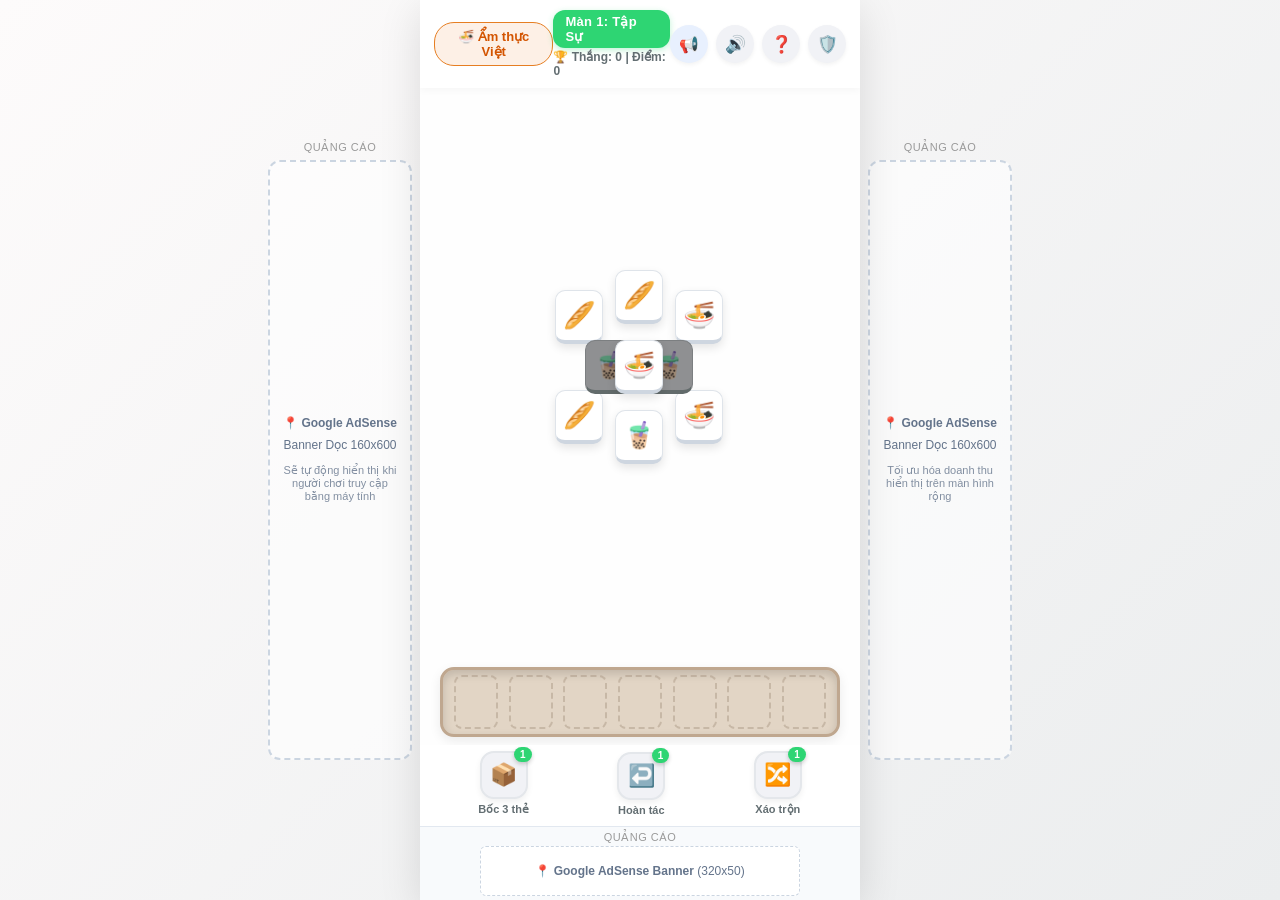
==== index.html @ 57db8e54 "Add first" ====
<!DOCTYPE html>
<html lang="vi">
<head>
    <meta charset="UTF-8">
    <meta name="viewport" content="width=device-width, initial-scale=1.0, maximum-scale=1.0, user-scalable=no">
    <title>Siêu Thử Thách Ghép Thẻ - Web Game Hấp Dẫn 2026</title>
    
    <!-- Meta SEO & Chia Sẻ Mạng Xã Hội -->
    <meta name="description" content="Trò chơi ghép thẻ 3 ô thử thách trí tuệ cực kỳ gây nghiện. Vượt qua Màn 1 dễ ợt và thử sức với Màn 2 chỉ 0.1% người chiến thắng!">
    <meta name="keywords" content="web game, cừu và cừu, sheep a sheep, game ghep the, game html5, game giai tri, mini game">
    <meta property="og:title" content="Siêu Thử Thách Ghép Thẻ - Liệu bạn có vượt qua nổi Màn 2?">
    <meta property="og:description" content="Trò chơi ghép 3 thẻ gây nghiện với nhiều chủ đề: Ẩm thực Việt, Thú cưng, Trái cây, Bánh ngọt. Chơi ngay miễn phí!">
    <meta property="og:type" content="website">

    <!-- CSS Liên kết -->
    <link rel="stylesheet" href="css/style.css">
    
    <!-- Mã kết nối Google AdSense chính thức của bạn (pub-7959926217130088) -->
    <script async src="https://pagead2.googlesyndication.com/pagead/js/adsbygoogle.js?client=ca-pub-7959926217130088" crossorigin="anonymous"></script>
</head>
<body>

    <div class="app-layout">
        <!-- Vị trí Quảng Cáo Banner Bên Trái (Dành cho Máy tính / Desktop) -->
        <aside class="desktop-side-ad left" aria-label="Quảng cáo">
            <span class="ad-label">Quảng cáo</span>
            <div class="ad-placeholder-box">
                <!-- Vị trí đặt mã Google AdSense Skyscraper (160x600) -->
                <!-- <ins class="adsbygoogle" style="display:inline-block;width:160px;height:600px" data-ad-client="ca-pub-..." data-ad-slot="..."></ins> -->
                <p>📍 <strong>Google AdSense</strong></p>
                <p style="margin-top: 8px;">Banner Dọc 160x600</p>
                <p style="margin-top: 12px; font-size: 11px; opacity: 0.8;">Sẽ tự động hiển thị khi người chơi truy cập bằng máy tính</p>
            </div>
        </aside>

        <!-- Khung Game Chính (Thiết kế tối ưu cho Điện Thoại & Màn Hình Dọc) -->
        <main class="game-container">
            <!-- Header trên cùng -->
            <header class="game-header">
                <div class="header-left">
                    <button id="btn-theme-modal" class="theme-pill-btn" title="Đổi chủ đề hình ảnh">
                        <span id="current-theme-name">🍜 Ẩm thực Việt</span>
                    </button>
                </div>

                <div class="header-center">
                    <div id="level-badge" class="level-badge level-1">Màn 1: Tập Sự</div>
                    <div class="header-stats">
                        🏆 Thắng: <span id="wins-display">0</span> | Điểm: <span id="score-display">0</span>
                    </div>
                </div>

                <div class="header-right">
                    <button id="btn-share-modal" class="btn-icon" title="Khoe chiến tích & Rủ bạn bè" style="background: #e8f0fe; color: #1a73e8; font-size: 16px;">📢</button>
                    <button id="btn-sound-toggle" class="btn-icon" title="Bật/Tắt âm thanh">🔊</button>
                    <button id="btn-help-modal" class="btn-icon" title="Hướng dẫn chơi">❓</button>
                    <button id="btn-privacy-modal" class="btn-icon" title="Chính sách bảo mật">🛡️</button>
                </div>
            </header>

            <!-- Vùng Chơi Game -->
            <section class="game-play-area">
                <!-- Bàn cờ các thẻ bài xếp tầng -->
                <div class="board-wrapper">
                    <div id="game-board"></div>
                </div>

                <!-- Bục chờ tạm thời (Khi dùng quyền Rút 3 thẻ) - Vuốt ngang khi có nhiều thẻ -->
                <div class="stash-wrapper" id="stash-wrapper" style="display: none;">
                    <div class="stash-hint-bar">
                        <span>📦 Bục chờ (<strong id="stash-count">0</strong> thẻ)</span>
                        <span id="stash-scroll-hint" style="color: #d35400; font-size: 11px;">👈 Vuốt ngang 👉</span>
                    </div>
                    <div class="stash-container" id="game-stash" title="Khu vực giữ thẻ tạm thời (Chạm vào thẻ để đưa lại khay)"></div>
                </div>

                <!-- Khay chứa 7 ô -->
                <div class="tray-wrapper">
                    <div class="game-tray" id="game-tray"></div>
                </div>

                <!-- Thanh Quyền Trợ Giúp (Gắn kèm lượt xem quảng cáo) -->
                <div class="powerups-bar">
                    <!-- Trợ giúp 1: Bốc 3 thẻ ra ngoài -->
                    <button id="btn-powerup-stash" class="powerup-btn" title="Chuyển 3 thẻ từ khay lên bục chờ">
                        <div class="powerup-icon-box">
                            <span>📦</span>
                            <span id="badge-stash" class="powerup-badge free-badge">1</span>
                        </div>
                        <span class="powerup-label">Bốc 3 thẻ</span>
                    </button>

                    <!-- Trợ giúp 2: Hoàn tác 1 bước -->
                    <button id="btn-powerup-undo" class="powerup-btn" title="Hoàn tác thẻ vừa bấm nhầm">
                        <div class="powerup-icon-box">
                            <span>↩️</span>
                            <span id="badge-undo" class="powerup-badge free-badge">1</span>
                        </div>
                        <span class="powerup-label">Hoàn tác</span>
                    </button>

                    <!-- Trợ giúp 3: Xáo trộn toàn bộ thẻ -->
                    <button id="btn-powerup-shuffle" class="powerup-btn" title="Đảo ngẫu nhiên các thẻ còn lại">
                        <div class="powerup-icon-box">
                            <span>🔀</span>
                            <span id="badge-shuffle" class="powerup-badge free-badge">1</span>
                        </div>
                        <span class="powerup-label">Xáo trộn</span>
                    </button>
                </div>

                <!-- Vùng Banner Quảng Cáo Chân Trang (Chuẩn Mobile 320x50) -->
                <div class="mobile-ad-banner" aria-label="Quảng cáo">
                    <span class="ad-label">Quảng cáo</span>
                    <div class="banner-ad-box">
                        <!-- Vị trí đặt mã Google AdSense Mobile Banner (320x50 hoặc Responsive) -->
                        <!-- <ins class="adsbygoogle" style="display:inline-block;width:320px;height:50px" data-ad-client="ca-pub-..." data-ad-slot="..."></ins> -->
                        <span>📍 <strong>Google AdSense Banner</strong> (320x50)</span>
                    </div>
                </div>
            </section>
        </main>

        <!-- Vị trí Quảng Cáo Banner Bên Phải (Dành cho Máy tính / Desktop) -->
        <aside class="desktop-side-ad right" aria-label="Quảng cáo">
            <span class="ad-label">Quảng cáo</span>
            <div class="ad-placeholder-box">
                <!-- Vị trí đặt mã Google AdSense Skyscraper (160x600) -->
                <p>📍 <strong>Google AdSense</strong></p>
                <p style="margin-top: 8px;">Banner Dọc 160x600</p>
                <p style="margin-top: 12px; font-size: 11px; opacity: 0.8;">Tối ưu hóa doanh thu hiển thị trên màn hình rộng</p>
            </div>
        </aside>
    </div>

    <!-- ==================== CÁC MODAL HỆ THỐNG ==================== -->

    <!-- 1. Modal Chọn Chủ Đề (Themes) -->
    <div id="theme-modal" class="modal-backdrop hidden">
        <div class="modal-card">
            <div class="modal-header">
                <h3>🎨 Chọn Chủ Đề Yêu Thích</h3>
                <button class="modal-close-btn">&times;</button>
            </div>
            <div class="modal-body">
                <div class="theme-options-list" id="theme-options-list"></div>
            </div>
        </div>
    </div>

    <!-- 2. Modal Hướng Dẫn Chơi -->
    <div id="help-modal" class="modal-backdrop hidden">
        <div class="modal-card">
            <div class="modal-header">
                <h3>📖 Hướng Dẫn Chơi</h3>
                <button class="modal-close-btn">&times;</button>
            </div>
            <div class="modal-body" style="font-size: 14px; line-height: 1.6; color: #4b6584;">
                <p><strong>1. Mục tiêu:</strong> Ăn hết toàn bộ các thẻ bài trên bàn cờ.</p>
                <p style="margin-top: 8px;"><strong>2. Quy tắc chọn thẻ:</strong> Bạn chỉ có thể bấm vào những thẻ nằm ở lớp trên cùng (thẻ sáng rõ). Thẻ bị đè mờ bên dưới sẽ mở khóa khi thẻ trên nó được giải phóng.</p>
                <p style="margin-top: 8px;"><strong>3. Ghép 3 (Match-3):</strong> Mỗi khi trong khay 7 ô có đủ <strong>3 thẻ giống nhau</strong>, chúng sẽ tự động nổ biến mất và giải phóng chỗ trống.</p>
                <p style="margin-top: 8px;"><strong>4. Thua cuộc:</strong> Nếu khay bị đầy cả 7 ô mà không có bộ 3 nào để triệt tiêu, bạn sẽ thua!</p>
                <p style="margin-top: 8px;"><strong>5. Quyền trợ giúp:</strong> Đừng quên tận dụng 3 quyền năng: Bốc 3 thẻ ra ngoài, Hoàn tác bước nhầm và Xáo trộn bài!</p>
            </div>
            <div class="modal-footer">
                <button class="btn-primary modal-close-btn" style="width: 100%;">Đã Hiểu, Chiến Thôi! 🔥</button>
            </div>
        </div>
    </div>

    <!-- 3. Modal Chính Sách Bảo Mật (Chuẩn điều kiện Google AdSense) -->
    <div id="privacy-modal" class="modal-backdrop hidden">
        <div class="modal-card">
            <div class="modal-header">
                <h3>🛡️ Chính Sách & Điều Khoản</h3>
                <button class="modal-close-btn">&times;</button>
            </div>
            <div class="modal-body" style="font-size: 13px; line-height: 1.6; color: #4b6584;">
                <h4 style="color: #2c3e50; margin-bottom: 6px;">Chính Sách Quyền Riêng Tư (Privacy Policy)</h4>
                <p>Website này tôn trọng quyền riêng tư của người dùng. Trò chơi không thu thập thông tin cá nhân danh tính của bạn. Dữ liệu kỷ lục điểm số và chủ đề được lưu trữ hoàn toàn nội bộ trên trình duyệt của bạn (LocalStorage).</p>
                <h4 style="color: #2c3e50; margin: 12px 0 6px;">Quảng Cáo Google AdSense</h4>
                <p>Trang web này sử dụng dịch vụ quảng cáo của bên thứ ba bao gồm Google AdSense. Google sử dụng cookie để phân phối quảng cáo dựa trên các lượt truy cập trước đó của người dùng vào trang web này hoặc các trang web khác trên Internet.</p>
            </div>
            <div class="modal-footer">
                <button class="btn-secondary modal-close-btn" style="width: 100%;">Đóng</button>
            </div>
        </div>
    </div>

    <!-- 4. Modal Thua Cuộc (Game Over) -->
    <div id="game-over-modal" class="modal-backdrop hidden">
        <div class="modal-card" style="text-align: center;">
            <div class="modal-body" style="padding-top: 30px;">
                <div style="font-size: 58px; margin-bottom: 10px;">😭</div>
                <h2 style="font-size: 22px; color: #eb3b5a; margin-bottom: 8px;">Khay Đã Bị Đầy!</h2>
                <p style="font-size: 14px; color: #778ca3; margin-bottom: 20px;">
                    Chỉ còn một chút nữa thôi là thắng rồi! Bạn có muốn hồi sinh để tiếp tục không?
                </p>
                <div style="display: flex; flex-direction: column; gap: 10px;">
                    <button id="btn-revive-game" class="btn-primary" style="background: linear-gradient(135deg, #20bf6b 0%, #0fb9b1 100%);">
                        💖 Hồi Sinh Ngay (Xem Ads)
                    </button>
                    <button id="btn-share-gameover" class="btn-secondary" style="border: 1.5px dashed #4b6584; font-weight: 700; color: #2d3436;">
                        📢 Rủ Bạn Bè Vào "Cứu Bàn"
                    </button>
                    <button id="btn-restart-game" class="btn-secondary">
                        🔄 Chơi Lại Ván Mới
                    </button>
                </div>
            </div>
        </div>
    </div>

    <!-- 5. Modal Chiến Thắng (Victory) -->
    <div id="win-modal" class="modal-backdrop hidden">
        <div class="modal-card" style="text-align: center;">
            <div class="modal-body" style="padding-top: 30px;">
                <div style="font-size: 64px; margin-bottom: 12px;">🏆</div>
                <h2 id="win-title" style="font-size: 22px; color: #20bf6b; margin-bottom: 8px;">CHIẾN THẮNG!</h2>
                <p id="win-desc" style="font-size: 14px; color: #778ca3; margin-bottom: 24px;">
                    Bạn đã xuất sắc vượt qua màn chơi!
                </p>
                <div style="display: flex; flex-direction: column; gap: 10px;">
                    <button id="btn-share-win" class="btn-primary" style="background: linear-gradient(135deg, #1877F2 0%, #0068FF 100%);">
                        📢 Khoe Chiến Tích & Thách Bạn Bè 🚀
                    </button>
                    <button id="btn-next-level" class="btn-primary">
                        🚀 Khiêu Chiến Màn 2 (Địa Ngục)
                    </button>
                    <button id="btn-replay-win" class="btn-secondary">
                        🔄 Chơi Lại Từ Màn 1
                    </button>
                </div>
            </div>
        </div>
    </div>

    <!-- 6. Modal Giả Lập Quảng Cáo Nhận Thưởng (Rewarded Ad Simulator) -->
    <div id="rewarded-ad-modal" class="modal-backdrop hidden">
        <div class="modal-card">
            <div class="modal-header">
                <h3 id="ad-reward-title" style="font-size: 15px;">Xem quảng cáo để nhận thưởng</h3>
                <div style="display: flex; align-items: center; gap: 8px;">
                    <span class="ad-label" style="background: #fed330; color: #000; padding: 2px 6px; border-radius: 4px;">Ads</span>
                    <button id="ad-cancel-btn" class="modal-close-btn" title="Bỏ qua quảng cáo">&times;</button>
                </div>
            </div>
            <div class="modal-body">
                <div class="ad-sim-content">
                    <div class="ad-video-mock">
                        <div class="ad-timer-pill" id="ad-timer">5s</div>
                        <div style="font-size: 44px; margin-bottom: 6px;">🎬</div>
                        <p style="font-size: 14px; font-weight: 600;">Google AdSense / H5 Video Ad</p>
                        <p style="font-size: 12px; opacity: 0.7; margin-top: 4px;">(Đang phát video tài trợ...)</p>
                    </div>
                    <div class="ad-progress-wrapper">
                        <div class="ad-progress-bar" id="ad-progress-bar"></div>
                    </div>
                </div>
            </div>
            <div class="modal-footer">
                <button id="ad-claim-btn" class="btn-primary" style="width: 100%;" disabled>
                    Đang phát quảng cáo...
                </button>
            </div>
        </div>
    </div>

    <!-- 7. Modal Khoe Chiến Tích & Chia Sẻ Mạng Xã Hội -->
    <div id="share-modal" class="modal-backdrop hidden">
        <div class="modal-card">
            <div class="modal-header">
                <h3>🏆 Khoe Chiến Tích & Rủ Bạn Bè</h3>
                <button class="modal-close-btn">&times;</button>
            </div>
            <div class="modal-body">
                <!-- Thẻ Chiến Tích Tự Hào -->
                <div class="share-trophy-card">
                    <div class="trophy-badge" id="share-trophy-icon">👑</div>
                    <h4 id="share-card-title">Siêu Ghép Thẻ 2026</h4>
                    <p id="share-card-subtitle" style="font-size: 12px; color: #636e72; margin: 4px 0 10px;">Thách thức chỉ 0.1% người vượt qua Màn 2!</p>
                    <div class="share-stats-grid">
                        <div class="stat-item">
                            <span class="stat-label">Cấp Độ</span>
                            <strong class="stat-value" id="share-stat-level">Màn 1</strong>
                        </div>
                        <div class="stat-item">
                            <span class="stat-label">Điểm Số</span>
                            <strong class="stat-value" id="share-stat-score">0</strong>
                        </div>
                        <div class="stat-item">
                            <span class="stat-label">Tổng Thắng</span>
                            <strong class="stat-value" id="share-stat-wins">0</strong>
                        </div>
                    </div>
                </div>

                <!-- Lời thách đấu mẫu -->
                <div class="share-quote-box">
                    <p id="share-quote-text" style="font-size: 13px; line-height: 1.5; color: #2d3436; font-style: italic;"></p>
                </div>

                <!-- Nhóm các nút chia sẻ -->
                <div class="share-buttons-group">
                    <!-- Nút mở menu chia sẻ của điện thoại (Zalo, Tin nhắn, TikTok...) -->
                    <button id="btn-native-share" class="share-social-btn native-share-btn">
                        <span>📲 Gửi Cho Bạn Bè (Zalo, Messenger, TikTok...)</span>
                    </button>

                    <div class="social-row">
                        <button id="btn-share-facebook" class="share-social-btn fb-btn">
                            <span>📘 Facebook</span>
                        </button>
                        <button id="btn-share-zalo" class="share-social-btn zalo-btn">
                            <span>💬 Zalo</span>
                        </button>
                    </div>

                    <!-- Nút Sao Chép Link & Lời Mời -->
                    <button id="btn-copy-link" class="share-social-btn copy-btn">
                        <span>📋 Sao Chép Lời Thách Đấu & Link</span>
                    </button>
                </div>
            </div>
        </div>
    </div>

    <!-- Canvas bắn pháo hoa chúc mừng -->
    <canvas id="confetti-canvas"></canvas>

    <!-- Các file kịch bản JS -->
    <script src="js/audio.js"></script>
    <script src="js/themes.js"></script>
    <script src="js/ads.js"></script>
    <script src="js/game.js"></script>
</body>
</html>
---- css/style.css ----
:root {
    --primary-color: #e67e22;
    --accent-color: #d35400;
    --bg-surface: #ffffff;
    --text-main: #2d3436;
    --text-muted: #636e72;
    --tray-bg: #e2d5c5;
    --slot-border: #bfa78f;
    --card-shadow: 0 4px 12px rgba(0, 0, 0, 0.08);
    --tile-w: 48px;
    --tile-h: 54px;
}

* {
    margin: 0;
    padding: 0;
    box-sizing: border-box;
    user-select: none;
    -webkit-user-select: none;
    -webkit-tap-highlight-color: transparent;
    font-family: 'Segoe UI', -apple-system, BlinkMacSystemFont, Roboto, Helvetica, Arial, sans-serif;
}

body {
    background: linear-gradient(135deg, #fdfbfb 0%, #ebedee 100%);
    min-height: 100vh;
    min-height: 100dvh;
    display: flex;
    justify-content: center;
    align-items: center;
    overflow-x: hidden;
    color: var(--text-main);
}

/* Bố cục trang bao gồm khu vực Game và Banner quảng cáo 2 bên trên máy tính */
.app-layout {
    display: flex;
    justify-content: center;
    align-items: stretch;
    width: 100%;
    max-width: 1200px;
    min-height: 100vh;
    position: relative;
}

/* Khung quảng cáo hai bên dành riêng cho Desktop (Skyscraper Ads) */
.desktop-side-ad {
    display: none;
    width: 160px;
    padding: 20px 8px;
    flex-direction: column;
    align-items: center;
    justify-content: center;
}

.ad-label {
    font-size: 11px;
    color: #999;
    text-transform: uppercase;
    letter-spacing: 0.5px;
    margin-bottom: 6px;
}

.ad-placeholder-box {
    width: 100%;
    height: 600px;
    border: 2px dashed #cbd5e1;
    border-radius: 12px;
    background: rgba(255, 255, 255, 0.6);
    display: flex;
    flex-direction: column;
    align-items: center;
    justify-content: center;
    padding: 12px;
    text-align: center;
    font-size: 12px;
    color: #64748b;
}

@media (min-width: 900px) {
    .desktop-side-ad {
        display: flex;
    }
}

/* Khung ứng dụng chính (Chuẩn Mobile First) */
.game-container {
    width: 100%;
    max-width: 440px;
    height: 100vh;
    height: 100dvh;
    background: rgba(255, 255, 255, 0.92);
    box-shadow: 0 10px 40px rgba(0, 0, 0, 0.12);
    display: flex;
    flex-direction: column;
    position: relative;
    overflow: hidden;
}

/* Thanh điều hướng trên cùng (Header) */
.game-header {
    display: flex;
    justify-content: space-between;
    align-items: center;
    padding: 10px 14px;
    background: #ffffff;
    box-shadow: 0 2px 8px rgba(0, 0, 0, 0.04);
    z-index: 50;
}

.header-left, .header-right {
    display: flex;
    align-items: center;
    gap: 8px;
}

.btn-icon {
    background: #f1f2f6;
    border: none;
    width: 38px;
    height: 38px;
    border-radius: 50%;
    font-size: 17px;
    cursor: pointer;
    display: flex;
    align-items: center;
    justify-content: center;
    transition: all 0.2s ease;
    box-shadow: 0 2px 4px rgba(0, 0, 0, 0.05);
}

.btn-icon:hover {
    transform: scale(1.08);
    background: #e4e7eb;
}

.btn-icon:active {
    transform: scale(0.95);
}

.theme-pill-btn {
    display: flex;
    align-items: center;
    gap: 6px;
    background: #fdf0e6;
    border: 1px solid var(--primary-color);
    color: var(--accent-color);
    padding: 6px 12px;
    border-radius: 20px;
    font-size: 13px;
    font-weight: 600;
    cursor: pointer;
    transition: all 0.2s;
}

.theme-pill-btn:hover {
    background: var(--primary-color);
    color: #fff;
}

.header-center {
    display: flex;
    flex-direction: column;
    align-items: center;
}

.level-badge {
    padding: 4px 12px;
    border-radius: 12px;
    font-size: 13px;
    font-weight: 700;
    color: #fff;
    background: #2ed573;
    letter-spacing: 0.3px;
    box-shadow: 0 2px 6px rgba(46, 213, 115, 0.3);
}

.level-badge.level-2 {
    background: #ff4757;
    box-shadow: 0 2px 6px rgba(255, 71, 87, 0.3);
    animation: flame-pulse 2s infinite;
}

@keyframes flame-pulse {
    0%, 100% { transform: scale(1); }
    50% { transform: scale(1.05); }
}

.header-stats {
    font-size: 12px;
    color: var(--text-muted);
    font-weight: 600;
    margin-top: 2px;
}

/* Bàn chơi (Game Board Area) */
.game-play-area {
    flex: 1;
    display: flex;
    flex-direction: column;
    position: relative;
    overflow: hidden;
}

.board-wrapper {
    flex: 1;
    position: relative;
    width: 100%;
    margin: 0 auto;
    overflow: hidden;
    min-height: 340px;
}

#game-board {
    position: relative;
    width: 100%;
    height: 100%;
    min-height: 340px;
}

/* Các thẻ bài xếp tầng */
.game-tile {
    position: absolute;
    width: var(--tile-w);
    height: var(--tile-h);
    transition: transform 0.12s ease, opacity 0.15s ease, filter 0.15s ease;
    cursor: pointer;
}

.tile-inner {
    width: 100%;
    height: 100%;
    background: #ffffff;
    border-radius: 10px;
    border: 1px solid #dfe4ea;
    border-bottom: 4px solid #ced6e0;
    display: flex;
    align-items: center;
    justify-content: center;
    font-size: 26px;
    box-shadow: 0 4px 10px rgba(0, 0, 0, 0.1);
    position: relative;
    transition: all 0.15s ease;
}

/* Thẻ bài sáng - Được phép bấm */
.game-tile.free .tile-inner {
    background: #ffffff;
    cursor: pointer;
}

.game-tile.free:hover .tile-inner {
    transform: translateY(-3px);
    box-shadow: 0 8px 16px rgba(0, 0, 0, 0.15);
    border-color: var(--primary-color);
}

/* Thẻ bài tối - Bị thẻ khác đè lên */
.game-tile.blocked {
    filter: brightness(0.65) saturate(0.8);
    cursor: not-allowed;
}

.game-tile.blocked .tile-inner {
    background: #dcdde1;
    border-color: #bdc3c7;
    border-bottom: 4px solid #95a5a6;
    box-shadow: none;
}

/* Rung khi bấm thẻ bị chặn */
.game-tile.shake {
    animation: shake-anim 0.28s ease;
}

@keyframes shake-anim {
    0%, 100% { transform: translateX(0); }
    20%, 60% { transform: translateX(-6px); }
    40%, 80% { transform: translateX(6px); }
}

/* Bục chờ tạm thời (Stash Area) - Hỗ trợ vuốt ngang khi có nhiều thẻ */
.stash-wrapper {
    width: 100%;
    padding: 0 14px 4px 14px;
    display: flex;
    flex-direction: column;
    align-items: center;
    position: relative;
    z-index: 10;
}

.stash-hint-bar {
    width: 100%;
    max-width: 400px;
    display: flex;
    justify-content: space-between;
    align-items: center;
    font-size: 11px;
    font-weight: 700;
    color: #b7791f;
    padding: 0 4px 3px 4px;
}

.stash-container {
    width: 100%;
    max-width: 400px;
    min-height: 60px;
    display: flex;
    align-items: center;
    gap: 8px;
    padding: 4px 8px;
    background: #fffdf5;
    border: 2px dashed #f6e05e;
    border-radius: 14px;
    box-shadow: inset 0 2px 6px rgba(0, 0, 0, 0.05);
    overflow-x: auto;
    overflow-y: hidden;
    -webkit-overflow-scrolling: touch;
    scrollbar-width: thin;
    scroll-behavior: smooth;
    justify-content: flex-start;
}

/* Thanh cuộn ngang tinh tế */
.stash-container::-webkit-scrollbar {
    height: 5px;
}

.stash-container::-webkit-scrollbar-track {
    background: rgba(0, 0, 0, 0.04);
    border-radius: 4px;
}

.stash-container::-webkit-scrollbar-thumb {
    background: #ecc94b;
    border-radius: 4px;
}

.game-tile.in-stash {
    position: relative;
    width: 44px;
    height: 50px;
    flex-shrink: 0; /* Đảm bảo không bao giờ bị bẹp dúm khi có nhiều thẻ */
    cursor: pointer;
    transition: transform 0.15s ease;
}

.game-tile.in-stash:hover {
    transform: translateY(-2px) scale(1.05);
}

.game-tile.in-stash .tile-inner {
    font-size: 24px;
    border-color: #f6e05e;
    border-bottom: 3px solid #d69e2e;
    background: #ffffff;
    box-shadow: 0 3px 6px rgba(0, 0, 0, 0.08);
}

/* Khay chứa 7 ô (The 7-Slot Tray) */
.tray-wrapper {
    padding: 0 14px 8px 14px;
    display: flex;
    justify-content: center;
}

.game-tray {
    width: 100%;
    max-width: 400px;
    height: 70px;
    background: var(--tray-bg);
    border: 3px solid var(--slot-border);
    border-radius: 14px;
    display: flex;
    align-items: center;
    justify-content: space-around;
    padding: 4px 6px;
    box-shadow: inset 0 4px 10px rgba(0, 0, 0, 0.15), 0 4px 12px rgba(0, 0, 0, 0.08);
}

.tray-slot {
    width: 44px;
    height: 54px;
    border: 2px dashed rgba(160, 140, 120, 0.4);
    border-radius: 8px;
    display: flex;
    align-items: center;
    justify-content: center;
    position: relative;
}

.game-tile.in-tray {
    position: relative;
    width: 44px;
    height: 52px;
}

.game-tile.in-tray .tile-inner {
    font-size: 24px;
    border-radius: 8px;
    border-bottom: 3px solid #b2bec3;
}

/* Hiệu ứng nổ giải phóng khi gom đủ 3 thẻ */
.match-explode {
    animation: match-boom 0.25s forwards cubic-bezier(0.175, 0.885, 0.32, 1.275);
}

@keyframes match-boom {
    0% { transform: scale(1); filter: brightness(1); }
    50% { transform: scale(1.35); filter: brightness(1.6) drop-shadow(0 0 10px #f1c40f); }
    100% { transform: scale(0); opacity: 0; }
}

/* Thanh Quyền Trợ Giúp (Power-ups Bar) */
.powerups-bar {
    display: flex;
    justify-content: space-around;
    align-items: center;
    padding: 6px 14px 10px 14px;
    background: #ffffff;
}

.powerup-btn {
    display: flex;
    flex-direction: column;
    align-items: center;
    background: none;
    border: none;
    cursor: pointer;
    position: relative;
    transition: transform 0.15s ease;
}

.powerup-btn:active {
    transform: scale(0.92);
}

.powerup-icon-box {
    width: 48px;
    height: 48px;
    border-radius: 14px;
    background: #f1f2f6;
    border: 2px solid #e4e7eb;
    display: flex;
    align-items: center;
    justify-content: center;
    font-size: 22px;
    box-shadow: 0 3px 6px rgba(0, 0, 0, 0.06);
    position: relative;
    transition: all 0.2s ease;
}

.powerup-btn:hover .powerup-icon-box {
    border-color: var(--primary-color);
    background: #fff8f0;
}

.powerup-label {
    font-size: 11px;
    font-weight: 600;
    color: var(--text-muted);
    margin-top: 4px;
}

.powerup-badge {
    position: absolute;
    top: -6px;
    right: -6px;
    font-size: 10px;
    font-weight: 700;
    padding: 2px 6px;
    border-radius: 10px;
    color: #fff;
    box-shadow: 0 2px 4px rgba(0, 0, 0, 0.2);
}

.free-badge {
    background: #2ed573;
}

.ad-badge {
    background: #ff4757;
    animation: pulse-soft 1.5s infinite;
}

@keyframes pulse-soft {
    0%, 100% { transform: scale(1); }
    50% { transform: scale(1.1); }
}

/* Vùng Banner Quảng Cáo Chân Trang (Dành cho Mobile & Tablet) */
.mobile-ad-banner {
    width: 100%;
    background: #f8fafc;
    border-top: 1px solid #e2e8f0;
    padding: 4px 6px;
    display: flex;
    flex-direction: column;
    align-items: center;
    justify-content: center;
    min-height: 58px;
}

.mobile-ad-banner .ad-label {
    margin-bottom: 2px;
}

.banner-ad-box {
    width: 320px;
    max-width: 100%;
    height: 50px;
    background: #ffffff;
    border: 1px dashed #cbd5e1;
    border-radius: 6px;
    display: flex;
    align-items: center;
    justify-content: center;
    font-size: 12px;
    color: #64748b;
    text-align: center;
}

/* Modals & Dialogs */
.modal-backdrop {
    position: fixed;
    top: 0;
    left: 0;
    width: 100vw;
    height: 100vh;
    background: rgba(0, 0, 0, 0.55);
    backdrop-filter: blur(5px);
    -webkit-backdrop-filter: blur(5px);
    display: flex;
    align-items: center;
    justify-content: center;
    z-index: 1000;
    padding: 16px;
    transition: opacity 0.2s ease;
}

.modal-backdrop.hidden {
    display: none;
}

.modal-card {
    background: #ffffff;
    width: 100%;
    max-width: 380px;
    border-radius: 20px;
    box-shadow: 0 20px 40px rgba(0, 0, 0, 0.25);
    overflow: hidden;
    animation: modal-enter 0.25s cubic-bezier(0.175, 0.885, 0.32, 1.275);
}

@keyframes modal-enter {
    from { transform: scale(0.85); opacity: 0; }
    to { transform: scale(1); opacity: 1; }
}

.modal-header {
    display: flex;
    justify-content: space-between;
    align-items: center;
    padding: 16px 20px;
    border-bottom: 1px solid #f1f2f6;
}

.modal-header h3 {
    font-size: 18px;
    font-weight: 700;
    color: var(--text-main);
}

.modal-close-btn {
    background: none;
    border: none;
    font-size: 24px;
    cursor: pointer;
    color: #a4b0be;
    line-height: 1;
}

.modal-close-btn:hover {
    color: #2f3542;
}

.modal-body {
    padding: 20px;
    max-height: 65vh;
    overflow-y: auto;
}

.modal-footer {
    padding: 12px 20px 20px;
    display: flex;
    flex-direction: column;
    gap: 10px;
}

/* Danh sách chọn chủ đề */
.theme-options-list {
    display: flex;
    flex-direction: column;
    gap: 12px;
}

.theme-option-card {
    display: flex;
    align-items: center;
    padding: 12px;
    background: #f8fafc;
    border: 2px solid #e2e8f0;
    border-radius: 14px;
    cursor: pointer;
    transition: all 0.2s;
}

.theme-option-card:hover {
    border-color: var(--primary-color);
    background: #fff8f0;
}

.theme-option-card.active {
    border-color: var(--primary-color);
    background: #fdf2e9;
}

.theme-card-icon {
    font-size: 32px;
    margin-right: 14px;
}

.theme-card-info h4 {
    font-size: 15px;
    font-weight: 700;
    margin-bottom: 2px;
}

.theme-card-info p {
    font-size: 12px;
    color: var(--text-muted);
    margin-bottom: 4px;
}

.theme-card-preview {
    font-size: 16px;
}

/* Các nút bấm hành động (Buttons) */
.btn-primary {
    background: linear-gradient(135deg, var(--primary-color) 0%, var(--accent-color) 100%);
    color: #fff;
    border: none;
    padding: 14px 20px;
    border-radius: 14px;
    font-size: 16px;
    font-weight: 700;
    cursor: pointer;
    box-shadow: 0 4px 12px rgba(230, 126, 34, 0.35);
    transition: transform 0.15s, box-shadow 0.15s;
    text-align: center;
}

.btn-primary:active {
    transform: scale(0.97);
}

.btn-secondary {
    background: #f1f2f6;
    color: var(--text-main);
    border: none;
    padding: 12px 20px;
    border-radius: 14px;
    font-size: 15px;
    font-weight: 600;
    cursor: pointer;
    transition: background 0.2s;
    text-align: center;
}

.btn-secondary:hover {
    background: #e4e7eb;
}

/* Giao diện Quảng Cáo Giả Lập Đếm Ngược */
.ad-sim-content {
    display: flex;
    flex-direction: column;
    align-items: center;
    text-align: center;
    padding: 10px 0;
}

.ad-video-mock {
    width: 100%;
    height: 180px;
    background: linear-gradient(135deg, #1e293b 0%, #0f172a 100%);
    border-radius: 12px;
    display: flex;
    flex-direction: column;
    align-items: center;
    justify-content: center;
    color: #fff;
    position: relative;
    overflow: hidden;
    margin: 12px 0;
}

.ad-timer-pill {
    position: absolute;
    top: 10px;
    right: 10px;
    background: rgba(0, 0, 0, 0.65);
    padding: 4px 10px;
    border-radius: 20px;
    font-size: 12px;
    font-weight: 700;
}

.ad-progress-wrapper {
    width: 100%;
    height: 6px;
    background: #e2e8f0;
    border-radius: 3px;
    overflow: hidden;
    margin-top: 10px;
}

.ad-progress-bar {
    width: 0%;
    height: 100%;
    background: #2ed573;
    transition: width 0.1s linear;
}

/* Toast Thông Báo Nhẹ */
.toast {
    position: fixed;
    top: 24px;
    left: 50%;
    transform: translateX(-50%) translateY(-30px);
    background: rgba(33, 37, 41, 0.95);
    color: #fff;
    padding: 10px 20px;
    border-radius: 25px;
    font-size: 14px;
    font-weight: 600;
    box-shadow: 0 4px 14px rgba(0, 0, 0, 0.2);
    opacity: 0;
    pointer-events: none;
    transition: all 0.25s cubic-bezier(0.175, 0.885, 0.32, 1.275);
    z-index: 2000;
}

.toast.show {
    opacity: 1;
    transform: translateX(-50%) translateY(0);
}

/* Canvas pháo hoa */
#confetti-canvas {
    position: fixed;
    top: 0;
    left: 0;
    width: 100vw;
    height: 100vh;
    pointer-events: none;
    z-index: 9999;
}

/* =========================================
   Giao diện Khoe Chiến Tích & Chia Sẻ Mạng Xã Hội
   ========================================= */
.share-trophy-card {
    background: linear-gradient(135deg, #fdfbfb 0%, #f4f6f9 100%);
    border: 2px solid #e2e8f0;
    border-radius: 16px;
    padding: 16px;
    text-align: center;
    box-shadow: 0 4px 14px rgba(0, 0, 0, 0.05);
    margin-bottom: 12px;
}

.trophy-badge {
    font-size: 40px;
    margin-bottom: 4px;
    animation: bounce-trophy 2s infinite ease-in-out;
}

@keyframes bounce-trophy {
    0%, 100% { transform: translateY(0); }
    50% { transform: translateY(-6px); }
}

.share-trophy-card h4 {
    font-size: 17px;
    font-weight: 800;
    color: var(--text-main);
}

.share-stats-grid {
    display: flex;
    justify-content: space-around;
    background: #ffffff;
    border-radius: 12px;
    padding: 10px;
    margin-top: 8px;
    border: 1px solid #edf2f7;
}

.stat-item {
    display: flex;
    flex-direction: column;
    align-items: center;
}

.stat-label {
    font-size: 11px;
    color: var(--text-muted);
    font-weight: 600;
    text-transform: uppercase;
}

.stat-value {
    font-size: 18px;
    font-weight: 800;
    color: var(--accent-color);
    margin-top: 2px;
}

.share-quote-box {
    background: #fff8e1;
    border-left: 4px solid #ffb300;
    padding: 10px 12px;
    border-radius: 6px;
    margin-bottom: 16px;
}

.share-buttons-group {
    display: flex;
    flex-direction: column;
    gap: 10px;
}

.share-social-btn {
    display: flex;
    align-items: center;
    justify-content: center;
    gap: 8px;
    border: none;
    border-radius: 12px;
    padding: 12px 16px;
    font-size: 14px;
    font-weight: 700;
    cursor: pointer;
    transition: all 0.2s ease;
    box-shadow: 0 3px 8px rgba(0, 0, 0, 0.08);
}

.share-social-btn:active {
    transform: scale(0.97);
}

.native-share-btn {
    background: linear-gradient(135deg, #00b894 0%, #00cec9 100%);
    color: #ffffff;
    font-size: 15px;
    padding: 14px 16px;
    box-shadow: 0 4px 14px rgba(0, 184, 148, 0.3);
}

.social-row {
    display: flex;
    gap: 10px;
}

.social-row .share-social-btn {
    flex: 1;
}

.fb-btn {
    background: #1877f2;
    color: #ffffff;
}

.fb-btn:hover {
    background: #1465d2;
}

.zalo-btn {
    background: #0068ff;
    color: #ffffff;
}

.zalo-btn:hover {
    background: #0056d6;
}

.copy-btn {
    background: #f1f2f6;
    color: var(--text-main);
    border: 1px solid #dcdde1;
}

.copy-btn:hover {
    background: #e4e7eb;
}
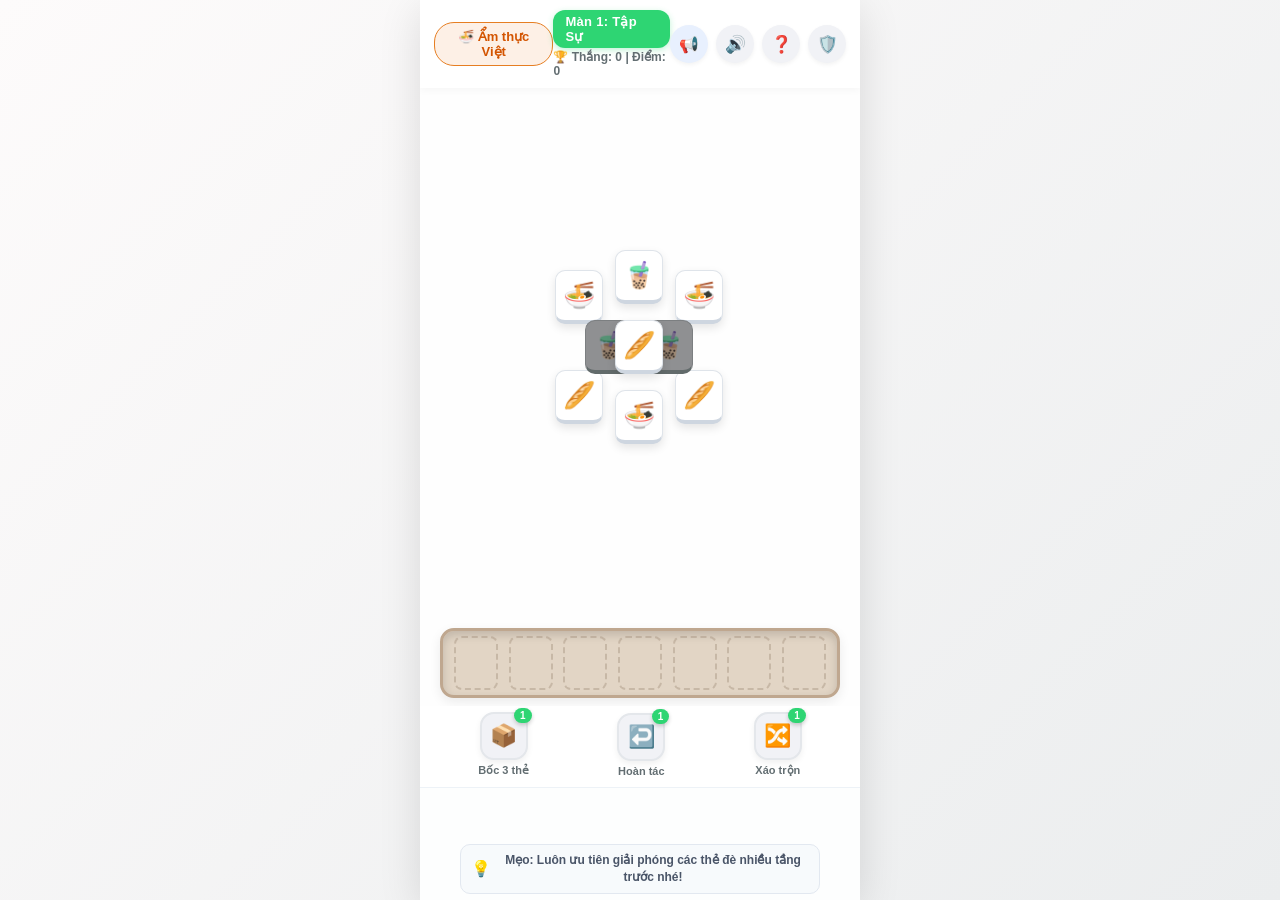
==== commit d00bcea8: "update" ====
--- a/index.html
+++ b/index.html
@@ -11,6 +11,10 @@
     <meta property="og:title" content="Siêu Thử Thách Ghép Thẻ - Liệu bạn có vượt qua nổi Màn 2?">
     <meta property="og:description" content="Trò chơi ghép 3 thẻ gây nghiện với nhiều chủ đề: Ẩm thực Việt, Thú cưng, Trái cây, Bánh ngọt. Chơi ngay miễn phí!">
     <meta property="og:type" content="website">
+    <meta property="og:url" content="https://game-ghep-the-vui.blogspot.com">
+    <meta property="og:image" content="https://blogger.googleusercontent.com/img/b/R29vZ2xl/AVvXsEi66tdzxS9PXFvCIiTTRB6-gNzjz157diEFLBBxl06YMmNZTiEYXQ2I_fCBx5eFCu1nvx6yxoG1-lSePVLfFZ9Isit0p0uUh2Hz15xAojLMKpLEdYvNHyGV21tQNaGyJzCNwpei7h6_q2JlTwcsJ-xM87QSoFMmawRQ7eVAjyfEWfuFstHpwDzXTDKsEMs/s1376/banner_facebook.jpg">
+    <meta property="og:image:width" content="1200">
+    <meta property="og:image:height" content="630">
 
     <!-- CSS Liên kết -->
     <link rel="stylesheet" href="css/style.css">
@@ -23,13 +27,10 @@
     <div class="app-layout">
         <!-- Vị trí Quảng Cáo Banner Bên Trái (Dành cho Máy tính / Desktop) -->
         <aside class="desktop-side-ad left" aria-label="Quảng cáo">
-            <span class="ad-label">Quảng cáo</span>
             <div class="ad-placeholder-box">
-                <!-- Vị trí đặt mã Google AdSense Skyscraper (160x600) -->
-                <!-- <ins class="adsbygoogle" style="display:inline-block;width:160px;height:600px" data-ad-client="ca-pub-..." data-ad-slot="..."></ins> -->
-                <p>📍 <strong>Google AdSense</strong></p>
-                <p style="margin-top: 8px;">Banner Dọc 160x600</p>
-                <p style="margin-top: 12px; font-size: 11px; opacity: 0.8;">Sẽ tự động hiển thị khi người chơi truy cập bằng máy tính</p>
+                <ins class="adsbygoogle"
+                     style="display:inline-block;width:160px;height:600px"
+                     data-ad-client="ca-pub-7959926217130088"></ins>
             </div>
         </aside>
 
@@ -109,13 +110,16 @@
                     </button>
                 </div>
 
-                <!-- Vùng Banner Quảng Cáo Chân Trang (Chuẩn Mobile 320x50) -->
+                <!-- Vùng Banner Chân Trang (Chuẩn Mobile 320x50, sẵn sàng cho AdSense) -->
                 <div class="mobile-ad-banner" aria-label="Quảng cáo">
-                    <span class="ad-label">Quảng cáo</span>
+                    <ins class="adsbygoogle"
+                         style="display:inline-block;width:320px;height:50px"
+                         data-ad-client="ca-pub-7959926217130088"></ins>
                     <div class="banner-ad-box">
-                        <!-- Vị trí đặt mã Google AdSense Mobile Banner (320x50 hoặc Responsive) -->
-                        <!-- <ins class="adsbygoogle" style="display:inline-block;width:320px;height:50px" data-ad-client="ca-pub-..." data-ad-slot="..."></ins> -->
-                        <span>📍 <strong>Google AdSense Banner</strong> (320x50)</span>
+                        <div class="banner-tip-content">
+                            <span class="banner-tip-icon">💡</span>
+                            <span><strong>Mẹo:</strong> Luôn ưu tiên giải phóng các thẻ đè nhiều tầng trước nhé!</span>
+                        </div>
                     </div>
                 </div>
             </section>
@@ -123,12 +127,10 @@
 
         <!-- Vị trí Quảng Cáo Banner Bên Phải (Dành cho Máy tính / Desktop) -->
         <aside class="desktop-side-ad right" aria-label="Quảng cáo">
-            <span class="ad-label">Quảng cáo</span>
             <div class="ad-placeholder-box">
-                <!-- Vị trí đặt mã Google AdSense Skyscraper (160x600) -->
-                <p>📍 <strong>Google AdSense</strong></p>
-                <p style="margin-top: 8px;">Banner Dọc 160x600</p>
-                <p style="margin-top: 12px; font-size: 11px; opacity: 0.8;">Tối ưu hóa doanh thu hiển thị trên màn hình rộng</p>
+                <ins class="adsbygoogle"
+                     style="display:inline-block;width:160px;height:600px"
+                     data-ad-client="ca-pub-7959926217130088"></ins>
             </div>
         </aside>
     </div>
@@ -198,7 +200,7 @@
                 </p>
                 <div style="display: flex; flex-direction: column; gap: 10px;">
                     <button id="btn-revive-game" class="btn-primary" style="background: linear-gradient(135deg, #20bf6b 0%, #0fb9b1 100%);">
-                        💖 Hồi Sinh Ngay (Xem Ads)
+                        💖 Hồi Sinh Tiếp Sức (Nhận Quà)
                     </button>
                     <button id="btn-share-gameover" class="btn-secondary" style="border: 1.5px dashed #4b6584; font-weight: 700; color: #2d3436;">
                         📢 Rủ Bạn Bè Vào "Cứu Bàn"
--- a/css/style.css
+++ b/css/style.css
@@ -64,17 +64,14 @@
 .ad-placeholder-box {
     width: 100%;
     height: 600px;
-    border: 2px dashed #cbd5e1;
     border-radius: 12px;
-    background: rgba(255, 255, 255, 0.6);
+    background: transparent;
     display: flex;
     flex-direction: column;
     align-items: center;
     justify-content: center;
     padding: 12px;
-    text-align: center;
-    font-size: 12px;
-    color: #64748b;
+    position: relative;
 }
 
 @media (min-width: 900px) {
@@ -480,11 +477,21 @@
     background: #2ed573;
 }
 
+.gift-badge {
+    background: linear-gradient(135deg, #f39c12 0%, #e67e22 100%);
+    animation: pulse-soft 1.5s infinite;
+}
+
 .ad-badge {
     background: #ff4757;
     animation: pulse-soft 1.5s infinite;
 }
 
+.lock-badge {
+    background: #a0aec0;
+    font-size: 9px;
+}
+
 @keyframes pulse-soft {
     0%, 100% { transform: scale(1); }
     50% { transform: scale(1.1); }
@@ -493,33 +500,47 @@
 /* Vùng Banner Quảng Cáo Chân Trang (Dành cho Mobile & Tablet) */
 .mobile-ad-banner {
     width: 100%;
-    background: #f8fafc;
-    border-top: 1px solid #e2e8f0;
-    padding: 4px 6px;
-    display: flex;
-    flex-direction: column;
-    align-items: center;
-    justify-content: center;
-    min-height: 58px;
-}
-
-.mobile-ad-banner .ad-label {
-    margin-bottom: 2px;
+    background: #fdfefe;
+    border-top: 1px solid #edf2f7;
+    padding: 6px 12px;
+    display: flex;
+    flex-direction: column;
+    align-items: center;
+    justify-content: center;
+    min-height: 56px;
+    position: relative;
+    overflow: hidden;
 }
 
 .banner-ad-box {
-    width: 320px;
-    max-width: 100%;
+    width: 100%;
+    max-width: 360px;
     height: 50px;
-    background: #ffffff;
-    border: 1px dashed #cbd5e1;
-    border-radius: 6px;
+    background: #f7fafc;
+    border-radius: 10px;
+    border: 1px solid #e2e8f0;
     display: flex;
     align-items: center;
     justify-content: center;
     font-size: 12px;
-    color: #64748b;
+    color: #4a5568;
     text-align: center;
+    padding: 0 10px;
+    position: relative;
+}
+
+.banner-tip-content {
+    display: flex;
+    align-items: center;
+    gap: 6px;
+    font-size: 12px;
+    font-weight: 600;
+    color: #4a5568;
+    line-height: 1.4;
+}
+
+.banner-tip-icon {
+    font-size: 16px;
 }
 
 /* Modals & Dialogs */
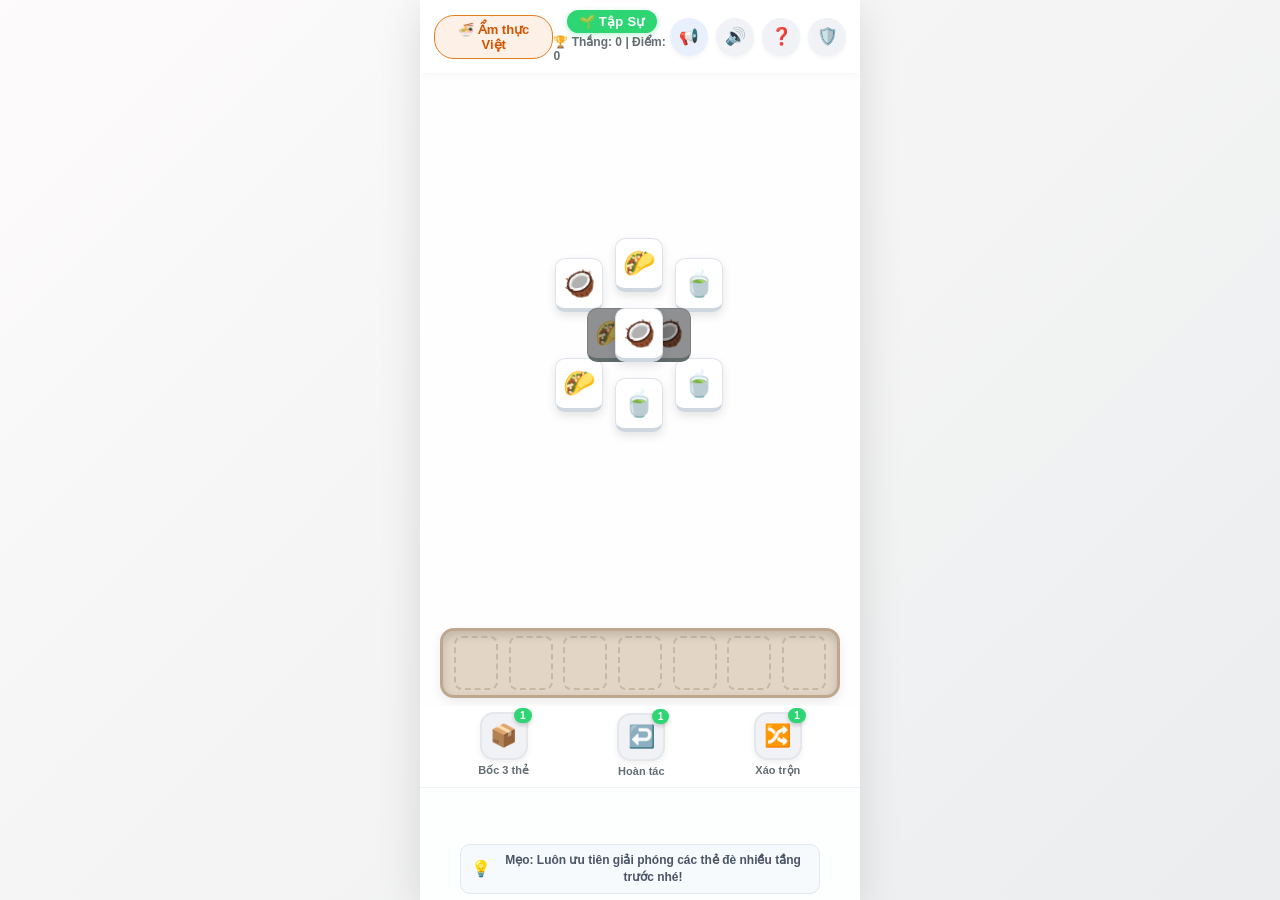
==== commit 22c2f21b: "update final" ====
--- a/index.html
+++ b/index.html
@@ -3,7 +3,7 @@
 <head>
     <meta charset="UTF-8">
     <meta name="viewport" content="width=device-width, initial-scale=1.0, maximum-scale=1.0, user-scalable=no">
-    <title>Siêu Thử Thách Ghép Thẻ - Web Game Hấp Dẫn 2026</title>
+    <title>Siêu Thử Thách Ghép Thẻ - Web Game Hấp Dẫn</title>
     
     <!-- Meta SEO & Chia Sẻ Mạng Xã Hội -->
     <meta name="description" content="Trò chơi ghép thẻ 3 ô thử thách trí tuệ cực kỳ gây nghiện. Vượt qua Màn 1 dễ ợt và thử sức với Màn 2 chỉ 0.1% người chiến thắng!">
@@ -18,6 +18,8 @@
 
     <!-- CSS Liên kết -->
     <link rel="stylesheet" href="css/style.css">
+    <link rel="icon" type="image/png" href="favicon.png">
+    <link rel="apple-touch-icon" href="icon_512.png">
     
     <!-- Mã kết nối Google AdSense chính thức của bạn (pub-7959926217130088) -->
     <script async src="https://pagead2.googlesyndication.com/pagead/js/adsbygoogle.js?client=ca-pub-7959926217130088" crossorigin="anonymous"></script>
@@ -279,8 +281,8 @@
                 <!-- Thẻ Chiến Tích Tự Hào -->
                 <div class="share-trophy-card">
                     <div class="trophy-badge" id="share-trophy-icon">👑</div>
-                    <h4 id="share-card-title">Siêu Ghép Thẻ 2026</h4>
-                    <p id="share-card-subtitle" style="font-size: 12px; color: #636e72; margin: 4px 0 10px;">Thách thức chỉ 0.1% người vượt qua Màn 2!</p>
+                    <h4 id="share-card-title">Siêu Ghép Thẻ</h4>
+                    <p id="share-card-subtitle" style="font-size: 12px; color: #636e72; margin: 4px 0 10px;">Thách thức chỉ 0.1% người vượt qua Màn 7!</p>
                     <div class="share-stats-grid">
                         <div class="stat-item">
                             <span class="stat-label">Cấp Độ</span>
@@ -297,6 +299,12 @@
                     </div>
                 </div>
 
+                <!-- Preview ảnh chia sẻ động theo cấp độ -->
+                <div id="share-image-preview-wrap" style="margin: 10px 0; border-radius: 12px; overflow: hidden; box-shadow: 0 4px 16px rgba(0,0,0,0.18); min-height: 80px; display:flex; align-items:center; justify-content:center; background:#f0f0f0;">
+                    <div id="share-image-loading" style="color:#999; font-size:13px; padding:16px;">⏳ Đang tạo ảnh theo cấp độ...</div>
+                    <img id="share-image-preview" src="" alt="Ảnh chia sẻ" style="display:none; width:100%; border-radius:12px;" />
+                </div>
+
                 <!-- Lời thách đấu mẫu -->
                 <div class="share-quote-box">
                     <p id="share-quote-text" style="font-size: 13px; line-height: 1.5; color: #2d3436; font-style: italic;"></p>
@@ -304,12 +312,13 @@
 
                 <!-- Nhóm các nút chia sẻ -->
                 <div class="share-buttons-group">
-                    <!-- Nút mở menu chia sẻ của điện thoại (Zalo, Tin nhắn, TikTok...) -->
+                    <!-- Nút mở menu chia sẻ của điện thoại -->
                     <button id="btn-native-share" class="share-social-btn native-share-btn">
                         <span>📲 Gửi Cho Bạn Bè (Zalo, Messenger, TikTok...)</span>
                     </button>
 
                     <div class="social-row">
+                        <!-- Facebook: mở hộp thoại chia sẻ có ảnh banner và lời khiêu khích -->
                         <button id="btn-share-facebook" class="share-social-btn fb-btn">
                             <span>📘 Facebook</span>
                         </button>
@@ -318,6 +327,11 @@
                         </button>
                     </div>
 
+                    <!-- Tải ảnh về máy để dán thủ công -->
+                    <button id="btn-download-share-img" class="share-social-btn" style="background: linear-gradient(135deg,#6c5ce7,#a29bfe); color:#fff; border:none;">
+                        <span>⬇️ Tải Ảnh Về Máy (Dán Vào Facebook)</span>
+                    </button>
+
                     <!-- Nút Sao Chép Link & Lời Mời -->
                     <button id="btn-copy-link" class="share-social-btn copy-btn">
                         <span>📋 Sao Chép Lời Thách Đấu & Link</span>
@@ -334,6 +348,7 @@
     <script src="js/audio.js"></script>
     <script src="js/themes.js"></script>
     <script src="js/ads.js"></script>
+    <script src="js/share-image.js"></script>
     <script src="js/game.js"></script>
 </body>
 </html>
--- a/css/style.css
+++ b/css/style.css
@@ -170,17 +170,63 @@
     background: #2ed573;
     letter-spacing: 0.3px;
     box-shadow: 0 2px 6px rgba(46, 213, 115, 0.3);
-}
-
+    transition: background 0.4s, box-shadow 0.4s;
+}
+
+/* Màn 1: xanh lá — Tập Sự */
+.level-badge.level-1 {
+    background: #2ed573;
+    box-shadow: 0 2px 6px rgba(46, 213, 115, 0.3);
+}
+
+/* Màn 2: xanh lá đậm hơn — Học Việc */
 .level-badge.level-2 {
-    background: #ff4757;
-    box-shadow: 0 2px 6px rgba(255, 71, 87, 0.3);
+    background: #1abc9c;
+    box-shadow: 0 2px 6px rgba(26, 188, 156, 0.35);
+}
+
+/* Màn 3: xanh dương — Có Kinh Nghiệm */
+.level-badge.level-3 {
+    background: #3498db;
+    box-shadow: 0 2px 6px rgba(52, 152, 219, 0.4);
+}
+
+/* Màn 4: cam vàng — Thách Thức */
+.level-badge.level-4 {
+    background: #f39c12;
+    box-shadow: 0 2px 6px rgba(243, 156, 18, 0.4);
+    animation: flame-pulse 2.5s infinite;
+}
+
+/* Màn 5: cam đỏ — Chuyên Gia */
+.level-badge.level-5 {
+    background: #e67e22;
+    box-shadow: 0 2px 6px rgba(230, 126, 34, 0.4);
     animation: flame-pulse 2s infinite;
+}
+
+/* Màn 6: đỏ lửa — Siêu Cấp */
+.level-badge.level-6 {
+    background: #e74c3c;
+    box-shadow: 0 2px 8px rgba(231, 76, 60, 0.5);
+    animation: flame-pulse 1.5s infinite;
+}
+
+/* Màn 7: tím vàng Huyền Thoại */
+.level-badge.level-7 {
+    background: linear-gradient(135deg, #9b59b6, #f39c12);
+    box-shadow: 0 2px 10px rgba(155, 89, 182, 0.6);
+    animation: legend-pulse 1.2s infinite;
 }
 
 @keyframes flame-pulse {
     0%, 100% { transform: scale(1); }
     50% { transform: scale(1.05); }
+}
+
+@keyframes legend-pulse {
+    0%, 100% { transform: scale(1); filter: brightness(1); }
+    50% { transform: scale(1.07); filter: brightness(1.15); }
 }
 
 .header-stats {
@@ -856,7 +902,40 @@
     border-left: 4px solid #ffb300;
     padding: 10px 12px;
     border-radius: 6px;
-    margin-bottom: 16px;
+    margin-bottom: 10px;
+}
+
+/* Khung preview ảnh chia sẻ động */
+#share-image-preview-wrap {
+    position: relative;
+    border-radius: 12px;
+    overflow: hidden;
+    box-shadow: 0 4px 18px rgba(0,0,0,0.18);
+    min-height: 72px;
+    background: #f0f0f0;
+    display: flex;
+    align-items: center;
+    justify-content: center;
+    margin-bottom: 10px;
+}
+
+#share-image-loading {
+    color: #999;
+    font-size: 13px;
+    padding: 20px;
+    text-align: center;
+}
+
+#share-image-preview {
+    width: 100%;
+    display: block;
+    border-radius: 12px;
+}
+
+/* Nút Facebook */
+.fb-btn {
+    background: #1877f2;
+    color: #ffffff;
 }
 
 .share-buttons-group {
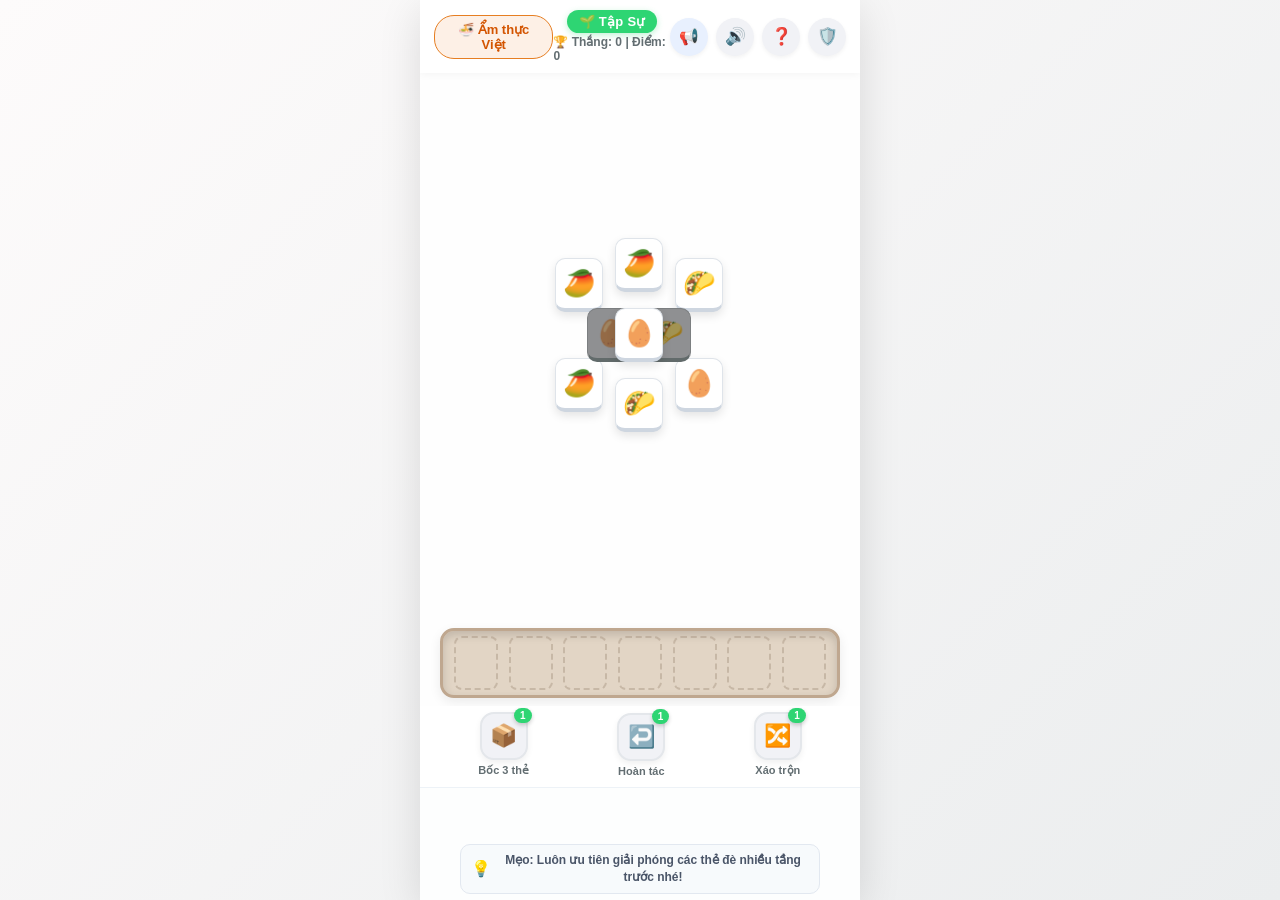
==== commit c9d1adc0: "update https://game-ghep-the-vui.blogspot.com => https://gameghepthevui.blogspot.com" ====
--- a/index.html
+++ b/index.html
@@ -11,7 +11,7 @@
     <meta property="og:title" content="Siêu Thử Thách Ghép Thẻ - Liệu bạn có vượt qua nổi Màn 2?">
     <meta property="og:description" content="Trò chơi ghép 3 thẻ gây nghiện với nhiều chủ đề: Ẩm thực Việt, Thú cưng, Trái cây, Bánh ngọt. Chơi ngay miễn phí!">
     <meta property="og:type" content="website">
-    <meta property="og:url" content="https://game-ghep-the-vui.blogspot.com">
+    <meta property="og:url" content="https://gameghepthevui.blogspot.com">
     <meta property="og:image" content="https://blogger.googleusercontent.com/img/b/R29vZ2xl/AVvXsEi66tdzxS9PXFvCIiTTRB6-gNzjz157diEFLBBxl06YMmNZTiEYXQ2I_fCBx5eFCu1nvx6yxoG1-lSePVLfFZ9Isit0p0uUh2Hz15xAojLMKpLEdYvNHyGV21tQNaGyJzCNwpei7h6_q2JlTwcsJ-xM87QSoFMmawRQ7eVAjyfEWfuFstHpwDzXTDKsEMs/s1376/banner_facebook.jpg">
     <meta property="og:image:width" content="1200">
     <meta property="og:image:height" content="630">
